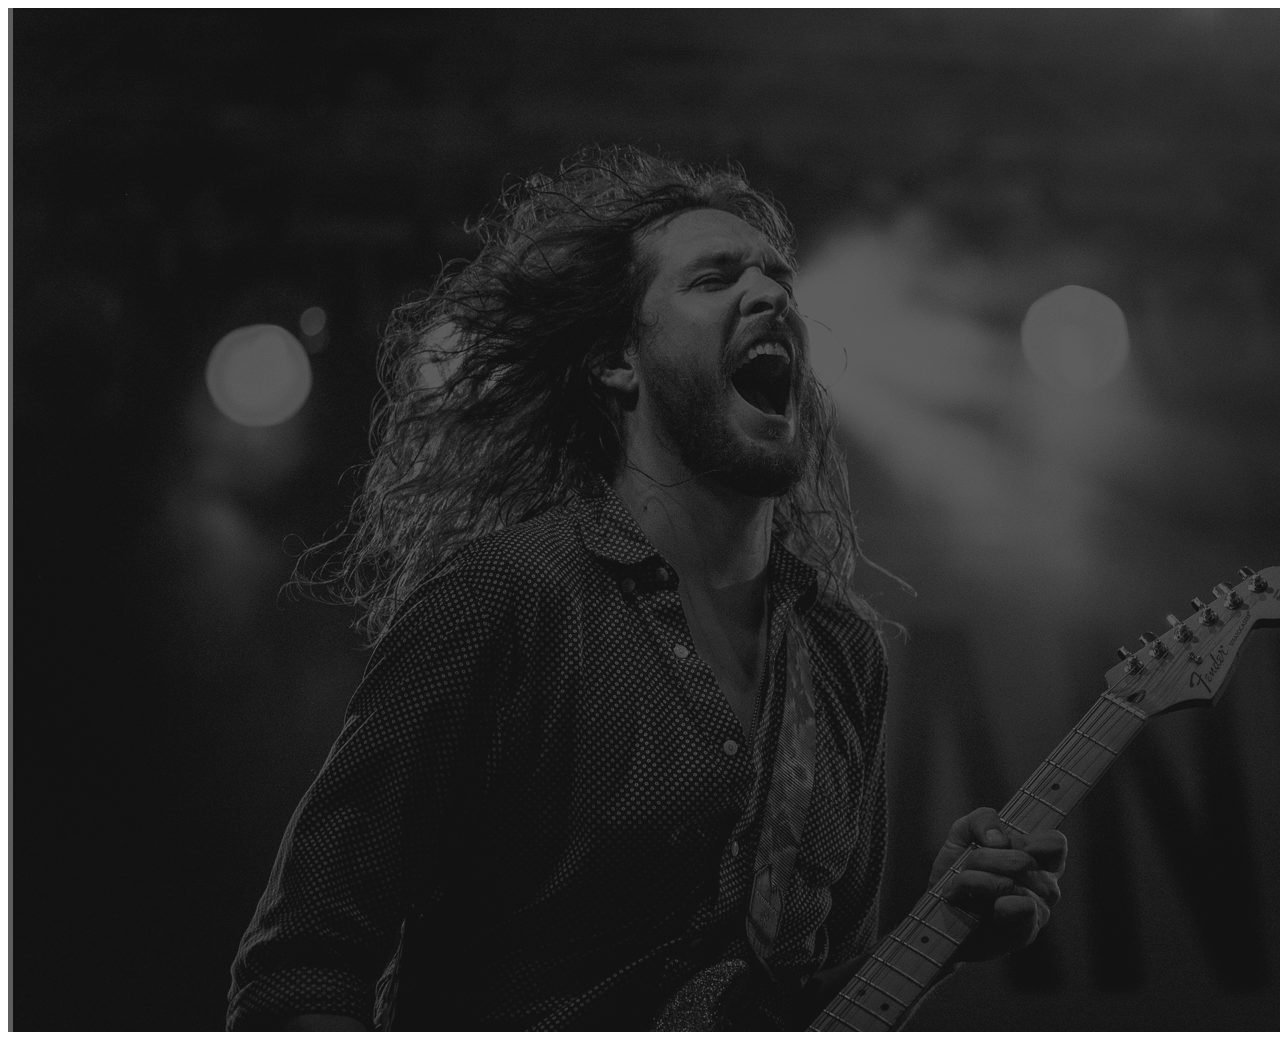
==== index.html @ 3830c8c1 "inital" ====
<!DOCTYPE html>
<html lang="de">

<head>
    <meta charset="UTF-8">
    <meta name="viewport" content="width=device-width, initial-scale=1.0">
    <meta http-equiv="X-UA-Compatible" content="ie=edge">
    <title>Rock Montain</title>
    <link rel="stylesheet" href="style.css">
    <link rel="icon" href="favicon.ico">
</head>

<body>

<img src="./img/header.png" alt="Unsere Band">

</body>

</html>
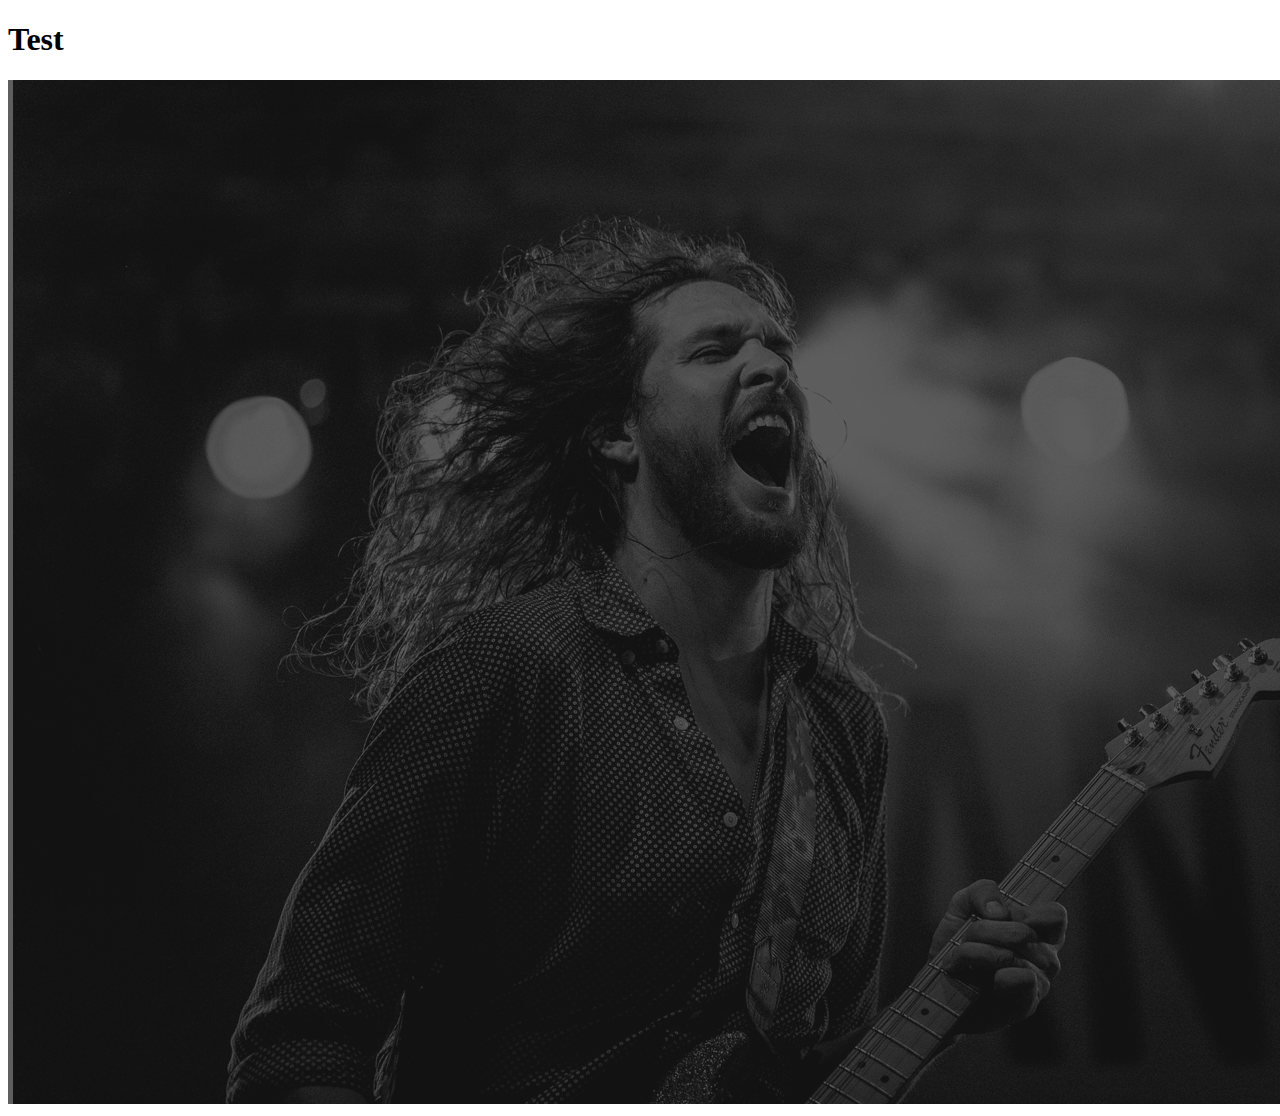
==== commit 9c8ecdb3: "Update index.html H1" ====
--- a/index.html
+++ b/index.html
@@ -11,9 +11,9 @@
 </head>
 
 <body>
-
+<h1>Test</h1>
 <img src="./img/header.png" alt="Unsere Band">
 
 </body>
 
-</html>+</html>
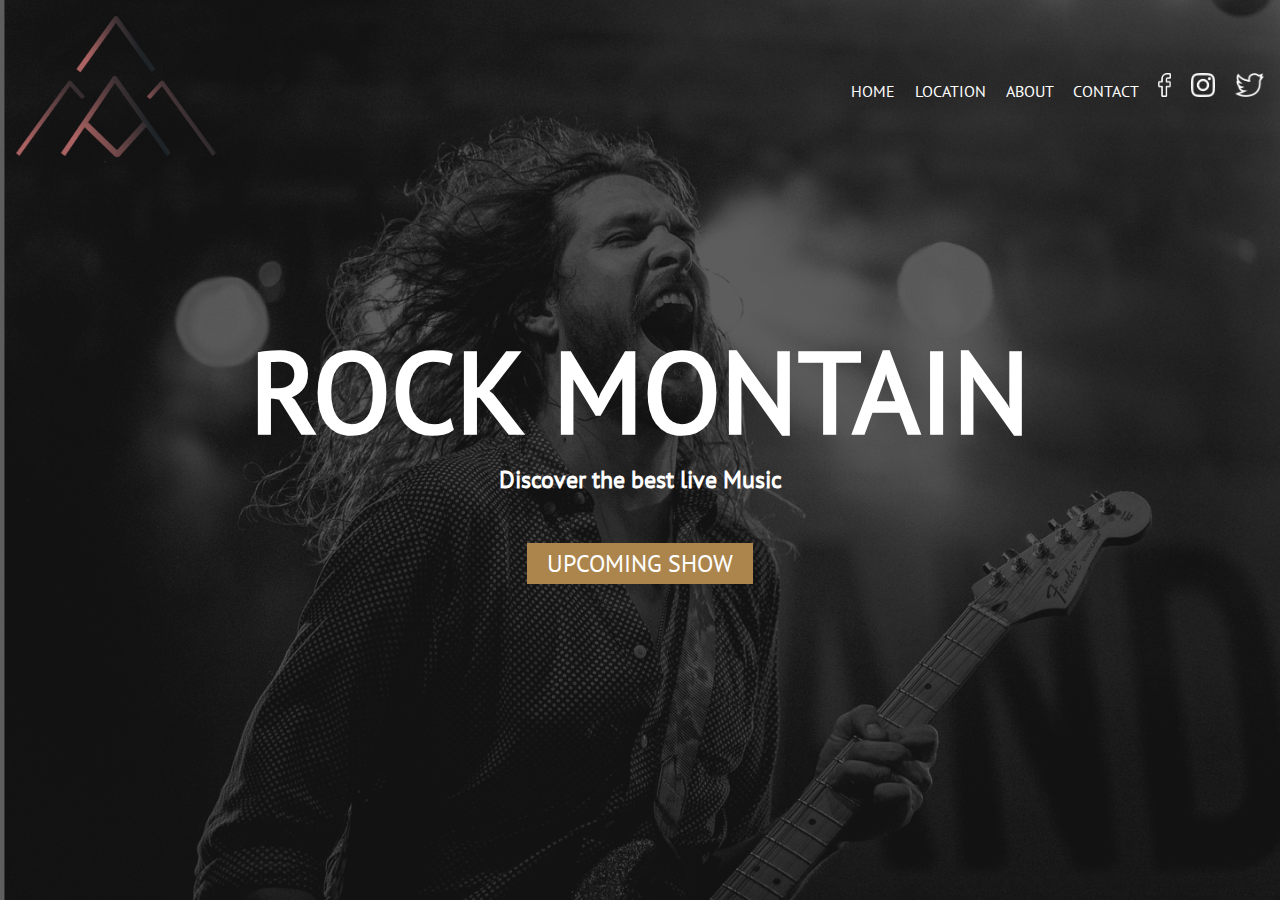
==== commit 32e1d2c1: "Alle Dateien aktualisiert" ====
--- a/index.html
+++ b/index.html
@@ -7,13 +7,31 @@
     <meta http-equiv="X-UA-Compatible" content="ie=edge">
     <title>Rock Montain</title>
     <link rel="stylesheet" href="style.css">
-    <link rel="icon" href="favicon.ico">
+    <link rel="icon" href="./img/logo.png">
 </head>
 
 <body>
-<h1>Test</h1>
-<img src="./img/header.png" alt="Unsere Band">
 
+    <div class="aot">
+        <header>
+            <img src="./img/logo.png" alt="Logo">
+            <nav>
+                <a class="navLink" href="#">HOME</a>
+                <a class="navLink" href="#">LOCATION</a>
+                <a class="navLink" href="#">ABOUT</a>
+                <a class="navLink" href="#">CONTACT</a>
+                <a href="#"><img src="./img/facebook_white.png" alt="Logo Facebook"></a>
+                <a href="#"><img src="./img/instagram_white.png" alt="Logo Instragram"></a>
+                <a href="#"><img src="./img/twitter_white.png" alt="Logo Twitter"></a>
+            </nav>
+        </header>
+
+        <h1>ROCK MONTAIN</h1>
+        <div class="sloag">
+            <h2>Discover the best live Music</h2>
+        </div>
+        <a class="btn_upcoming"href="#">UPCOMING SHOW</a>
+    </div>
 </body>
 
-</html>
+</html>--- a/style.css
+++ b/style.css
@@ -0,0 +1,110 @@
+/* Variablen für CSS */
+
+:root {
+    /* Colors general */
+    /*   --Default_text: #000000;
+    --dish_price_text: #675E54;
+    --h2_text: #9F0908;
+    --footer: #0A141E;
+    --color_standard_white: white; */
+
+
+    /* Fonts familys */
+    --fonts-family-ptsans_regular: "PTSans-Regular";
+    --fonts-family-viga_regular: "Viga_Regular";
+
+}
+
+
+@font-face {
+    font-family: 'Viga_Regular';
+    src: url('./fonts/Viga-Regular.woff2') format('woff2'),
+        url('./fonts/Viga-Regular.woff') format('woff'),
+        url('./fonts/Viga-Regular.ttf') format('truetype');
+    font-weight: normal;
+    font-style: normal;
+    font-display: swap;
+}
+
+@font-face {
+    font-family: 'PTSans-Regular';
+    src: url('./fonts/PTSans-Regular.woff2') format('woff2'),
+        url('./fonts/PTSans-Regular.woff') format('woff'),
+        url('./fonts/PTSans-Regular.ttf') format('truetype');
+    font-weight: normal;
+    font-style: normal;
+    font-display: swap;
+}
+
+
+
+body {
+    
+    font-family: var(--fonts-family-ptsans_regular);
+    color:white;
+}
+*{
+     margin: 0;
+    padding: 0;
+}
+
+.aot {
+    display: flex;
+    flex-direction: column;
+    justify-content: center;
+    align-items: center;
+    background-image: url(./img/header.png);
+    background-position: center ;
+    background-size: cover;
+    height: 100vh;
+}
+
+header {
+    display: flex;
+    justify-content: space-between;
+    align-items: center;
+    padding: 16px;
+    position: absolute;
+    top:0;
+    left:0;
+    right: 0;
+}
+
+header img {
+    width: 200px;
+    height: auto;
+}
+
+.navLink{
+    color:white;
+    text-decoration: none;
+    margin-left: 16px;;
+}
+
+.navLink:hover{
+    color:rgb(172,133,77);
+}
+
+a img{
+    height: 24px;
+    width: auto;
+    margin-left:16px;
+}
+a img:hover{   
+    filter: drop-shadow(0px 0px 10px rgb(250, 250, 253));
+    cursor: pointer;
+}
+
+h1{
+    font-size: 114px;
+}
+
+.btn_upcoming{
+    background-color: rgb(172,133,77) ;
+    padding: 5px 20px; 
+    text-decoration: none;
+    font-size: 24px;
+    font-family: var(--fonts-family-ptsans_regular);
+    color: white;
+    margin-top:48px;
+}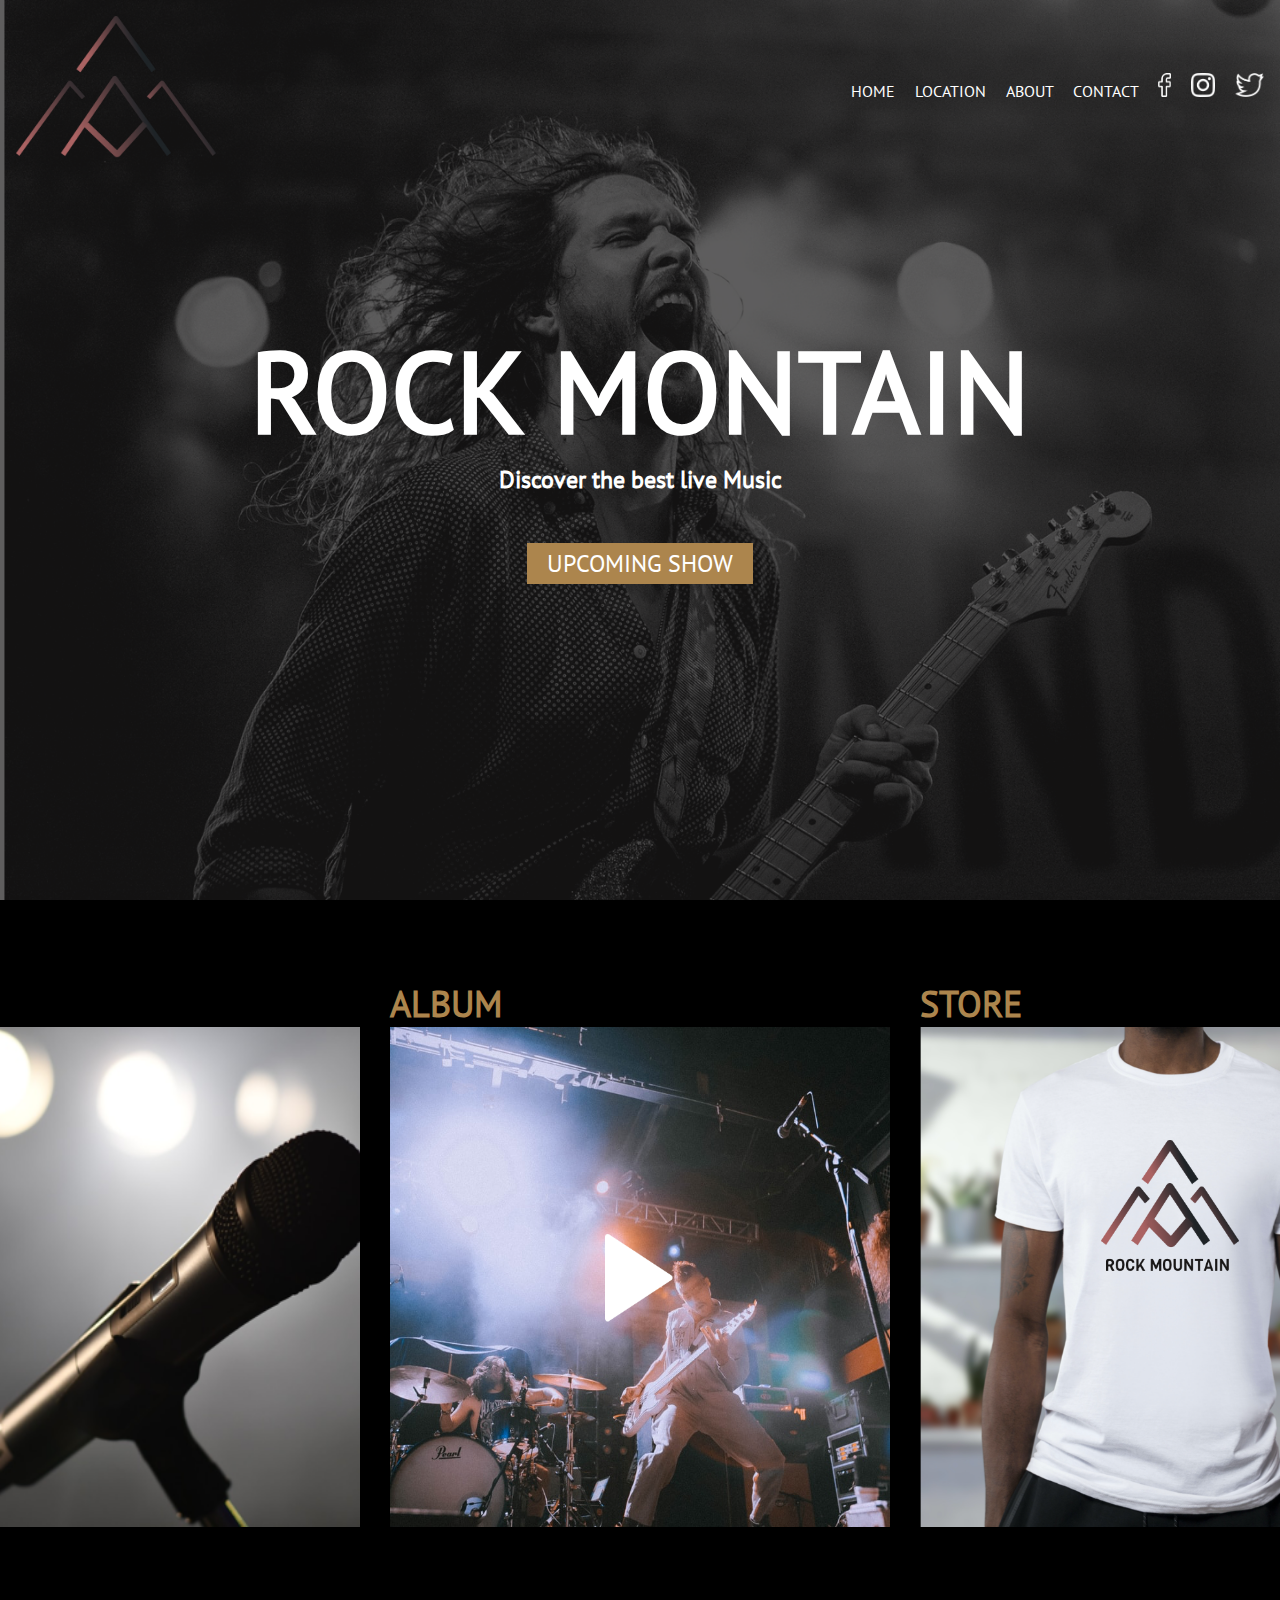
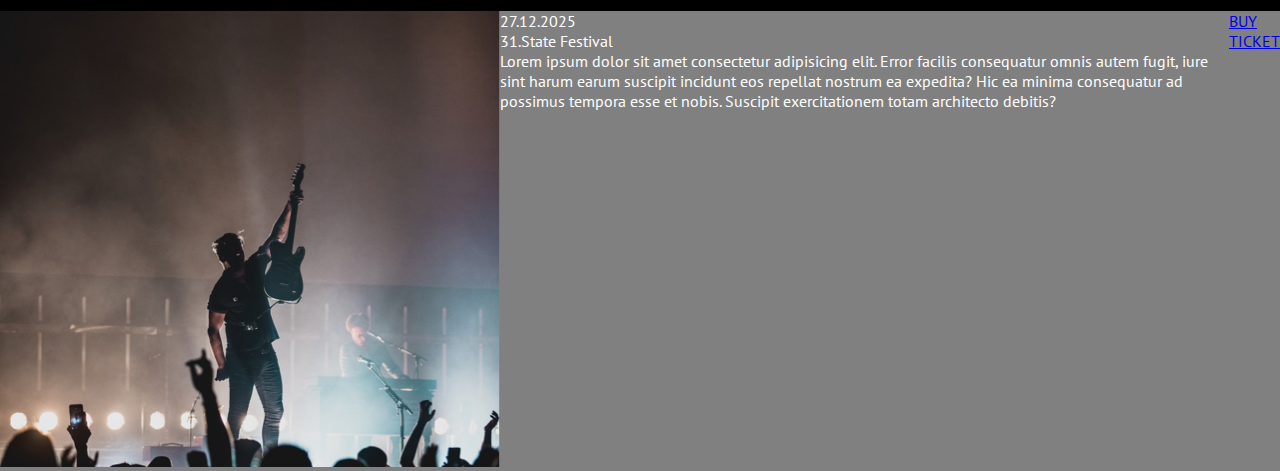
==== commit 7cc5ea40: "Update index.html und style.css" ====
--- a/index.html
+++ b/index.html
@@ -32,6 +32,18 @@
         </div>
         <a class="btn_upcoming"href="#">UPCOMING SHOW</a>
     </div>
+
+    <div class="section_quick_links">
+        <div class="img_title_quick_links"><h2>NEWS</h2><img src="./img/category1.png" alt=""></div>
+        <div class="img_title_quick_links"><h2>ALBUM</h2><img src="./img/category2.png" alt=""></div>
+        <div class="img_title_quick_links"><h2>STORE</h2><img src="./img/category3.png" alt=""></div>
+    </div>
+
+    <div class="section_festival">
+        <div class="img_date_news"><img src="./img/p5.png" alt=""></div>
+        <div class="text_date_news"><p>27.12.2025</p><p>31.State Festival</p><p>Lorem ipsum dolor sit amet consectetur adipisicing elit. Error facilis consequatur omnis autem fugit, iure sint harum earum suscipit incidunt eos repellat nostrum ea expedita? Hic ea minima consequatur ad possimus tempora esse et nobis. Suscipit exercitationem totam architecto debitis?</p></div>
+        <div class="btn_date_news"><a href="#">BUY TICKET</a></div>
+    </div>
 </body>
 
 </html>--- a/style.css
+++ b/style.css
@@ -107,4 +107,36 @@
     font-family: var(--fonts-family-ptsans_regular);
     color: white;
     margin-top:48px;
+}
+
+/* =================================== */
+
+.section_quick_links{
+    background-color: black;
+    display: flex;
+    justify-content: center;
+    gap: 30px;
+}
+
+
+.section_quick_links h2{
+    padding-top:80px;
+    color: rgb(172,133,77);
+    font-size: 36px;
+}
+
+.section_quick_links img{
+    width: 500px;
+    height: 500px;
+    padding-bottom: 80px;
+}
+/* ======================================= */
+
+.section_festival {
+    background-color: grey;
+    display: flex;
+    justify-content: center;
+}
+.sectio_festival p{
+    color: white;
 }